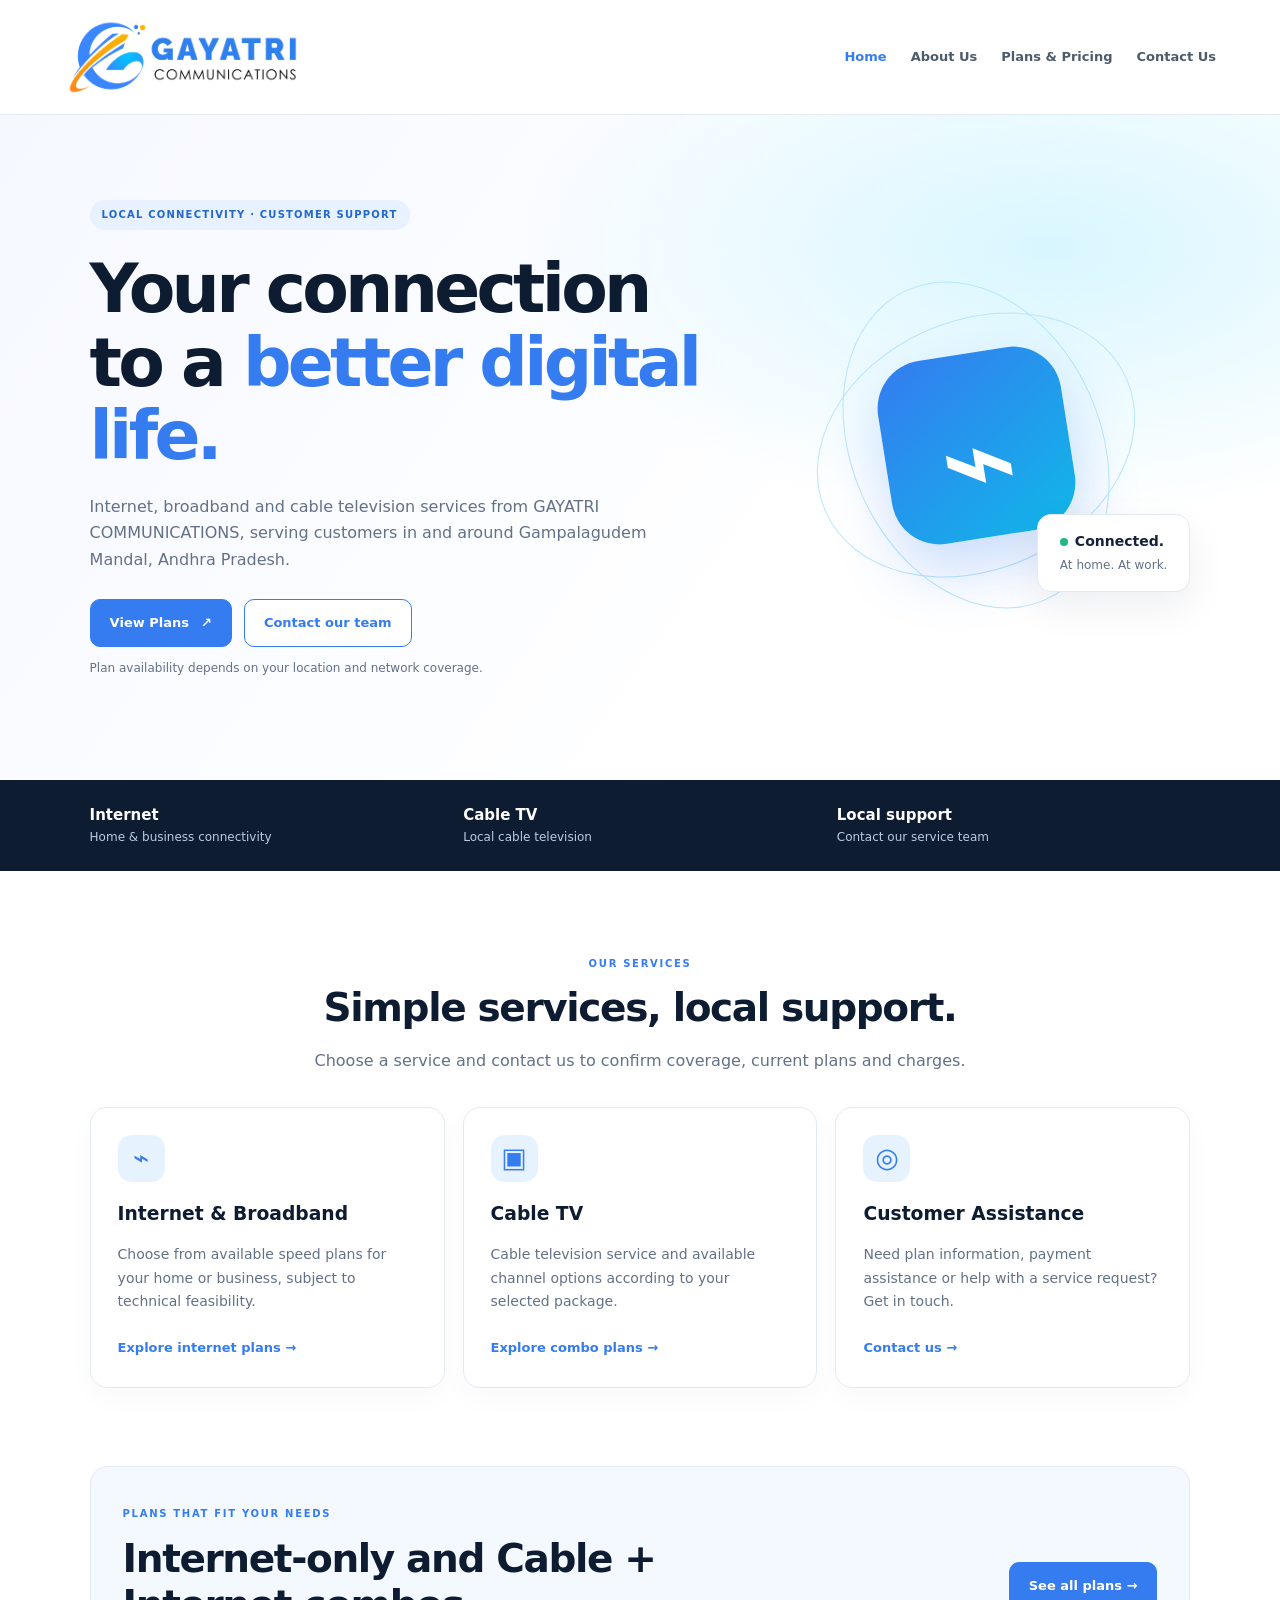
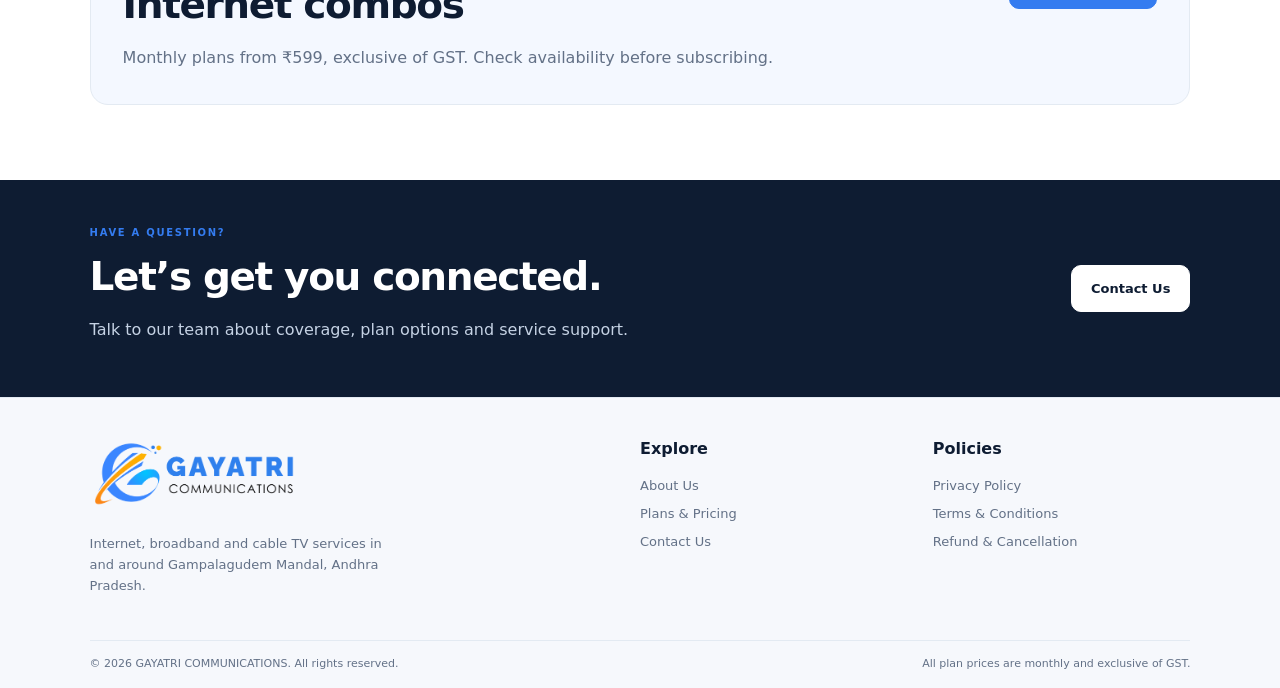
==== index.html @ 08e88072 "Add files via upload" ====
<!doctype html>
<html lang="en"><head><meta charset="utf-8"><meta name="viewport" content="width=device-width,initial-scale=1"><meta name="description" content="GAYATRI COMMUNICATIONS offers internet, broadband and cable TV services in Gampalagudem Mandal, Andhra Pradesh."><title>GAYATRI COMMUNICATIONS | Internet & Cable TV</title><link rel="icon" href="logo-small.png"><link rel="stylesheet" href="styles.css"></head>
<body><header class="header"><a class="brand" href="index.html"><img src="logo.png" alt="GAYATRI COMMUNICATIONS logo"></a><button class="menu" aria-label="Toggle menu" onclick="document.querySelector('.nav').classList.toggle('show')">☰</button><nav class="nav"><a class="active" href="index.html">Home</a><a href="about-us.html">About Us</a><a href="services.html">Plans & Pricing</a><a href="contact-us.html">Contact Us</a></nav></header>
<main><section class="hero"><div class="hero-copy"><span class="pill">LOCAL CONNECTIVITY · CUSTOMER SUPPORT</span><h1>Your connection to a <em>better digital life.</em></h1><p>Internet, broadband and cable television services from GAYATRI COMMUNICATIONS, serving customers in and around Gampalagudem Mandal, Andhra Pradesh.</p><div class="buttons"><a class="btn" href="services.html">View Plans <span>↗</span></a><a class="btn secondary" href="contact-us.html">Contact our team</a></div><p class="small muted">Plan availability depends on your location and network coverage.</p></div><div class="hero-art"><div class="orbit orbit1"></div><div class="orbit orbit2"></div><div class="signal">⌁</div><div class="art-card"><span class="art-dot"></span><b>Connected.</b><br><span>At home. At work.</span></div></div></section>
<section class="trust"><div><b>Internet</b><span>Home & business connectivity</span></div><div><b>Cable TV</b><span>Local cable television</span></div><div><b>Local support</b><span>Contact our service team</span></div></section>
<section class="section"><div class="section-title"><span class="eyebrow">OUR SERVICES</span><h2>Simple services, local support.</h2><p>Choose a service and contact us to confirm coverage, current plans and charges.</p></div><div class="service-grid"><article class="service-card"><div class="service-icon">⌁</div><h3>Internet & Broadband</h3><p>Choose from available speed plans for your home or business, subject to technical feasibility.</p><a href="services.html">Explore internet plans →</a></article><article class="service-card"><div class="service-icon">▣</div><h3>Cable TV</h3><p>Cable television service and available channel options according to your selected package.</p><a href="services.html">Explore combo plans →</a></article><article class="service-card"><div class="service-icon">◎</div><h3>Customer Assistance</h3><p>Need plan information, payment assistance or help with a service request? Get in touch.</p><a href="contact-us.html">Contact us →</a></article></div></section>
<section class="plan-preview"><div><span class="eyebrow">PLANS THAT FIT YOUR NEEDS</span><h2>Internet-only and Cable + Internet combos</h2><p>Monthly plans from ₹599, exclusive of GST. Check availability before subscribing.</p></div><a class="btn" href="services.html">See all plans →</a></section>
<section class="cta"><div><span class="eyebrow">HAVE A QUESTION?</span><h2>Let’s get you connected.</h2><p>Talk to our team about coverage, plan options and service support.</p></div><a class="btn light" href="contact-us.html">Contact Us</a></section></main>
<footer><div class="footer-main"><div class="footer-about"><img src="logo.png" alt="GAYATRI COMMUNICATIONS"><p>Internet, broadband and cable TV services in and around Gampalagudem Mandal, Andhra Pradesh.</p></div><div><h4>Explore</h4><a href="about-us.html">About Us</a><a href="services.html">Plans & Pricing</a><a href="contact-us.html">Contact Us</a></div><div><h4>Policies</h4><a href="privacy-policy.html">Privacy Policy</a><a href="terms-and-conditions.html">Terms & Conditions</a><a href="refund-policy.html">Refund & Cancellation</a></div></div><div class="footer-bottom"><span>© <span id="year"></span> GAYATRI COMMUNICATIONS. All rights reserved.</span><span>All plan prices are monthly and exclusive of GST.</span></div></footer><script src="script.js"></script></body></html>
---- styles.css ----
:root{--blue:#347cf0;--blue2:#11b6e8;--orange:#ff9c18;--ink:#13223a;--muted:#637187;--line:#e3eaf2;--pale:#f4f8ff;--navy:#0e1c32}*{box-sizing:border-box}html{scroll-behavior:smooth}body{margin:0;font-family:Inter,system-ui,-apple-system,"Segoe UI",Arial,sans-serif;color:var(--ink);line-height:1.65;background:#fff}a{color:inherit;text-decoration:none}.header{display:flex;align-items:center;justify-content:space-between;gap:25px;padding:14px max(5vw,20px);border-bottom:1px solid var(--line);background:#fff;position:sticky;top:0;z-index:10}.brand img{width:240px;max-width:35vw;height:auto;display:block}.nav{display:flex;gap:24px;align-items:center;font-size:13px;font-weight:700}.nav a{color:#4e5b6d}.nav a:hover,.nav a.active{color:var(--blue)}.menu{display:none;border:1px solid var(--line);background:white;border-radius:9px;padding:7px 12px;font-size:20px}.hero{display:grid;grid-template-columns:1.2fr .8fr;gap:30px;align-items:center;padding:85px max(7vw,24px) 90px;background:radial-gradient(ellipse at 82% 20%,#d8f6ff 0,transparent 36%),linear-gradient(125deg,#f5f8ff,#fff 65%);overflow:hidden}.hero-copy{max-width:680px}.pill{display:inline-block;background:#e7f1ff;color:#2368ca;border-radius:100px;padding:7px 12px;font-size:10px;font-weight:850;letter-spacing:.12em}.hero h1{font-size:clamp(40px,5.3vw,68px);line-height:1.08;letter-spacing:-.055em;color:var(--navy);margin:22px 0}.hero h1 em{font-style:normal;color:var(--blue)}.hero-copy>p{color:var(--muted);max-width:600px}.buttons{display:flex;gap:12px;flex-wrap:wrap;margin-top:26px}.btn{display:inline-flex;align-items:center;gap:12px;padding:12px 19px;border-radius:10px;background:var(--blue);color:#fff;font-size:13px;font-weight:800;border:1px solid var(--blue)}.btn:hover{filter:brightness(.94)}.btn.secondary{background:white;color:var(--blue)}.small{font-size:12px}.muted{color:var(--muted)}.hero-art{height:330px;position:relative;display:grid;place-items:center}.orbit{position:absolute;border:1px solid #b8e5ff;border-radius:50%;transform:rotate(-24deg)}.orbit1{width:330px;height:250px}.orbit2{width:250px;height:340px}.signal{width:185px;height:185px;border-radius:48px;display:grid;place-items:center;font-size:130px;color:white;background:linear-gradient(145deg,var(--blue),var(--blue2));box-shadow:0 28px 60px #347cf044;transform:rotate(-9deg)}.art-card{position:absolute;bottom:18px;right:0;background:#fff;border:1px solid var(--line);border-radius:14px;padding:15px 22px;box-shadow:0 15px 40px #0e1c3212;font-size:14px}.art-card span:last-child{font-size:12px;color:var(--muted)}.art-dot{display:inline-block;width:8px;height:8px;border-radius:50%;background:#1fb981;margin-right:7px}.trust{display:grid;grid-template-columns:repeat(3,1fr);padding:23px max(7vw,24px);background:var(--navy);color:#fff;gap:20px}.trust div{display:flex;flex-direction:column}.trust b{font-size:15px}.trust span{font-size:12px;color:#bdcbe0}.section{padding:78px max(7vw,24px)}.section-title{text-align:center;max-width:660px;margin:0 auto 32px}.eyebrow{font-size:10px;letter-spacing:.17em;font-weight:900;color:var(--blue)}h2{font-size:clamp(27px,3.4vw,39px);line-height:1.2;letter-spacing:-.035em;color:var(--navy);margin:10px 0}.section-title p,.plan-preview p,.cta p{color:var(--muted)}.service-grid{display:grid;grid-template-columns:repeat(3,1fr);gap:18px}.service-card{padding:27px;border:1px solid var(--line);border-radius:17px;box-shadow:0 10px 30px #0e1c3207}.service-icon{display:grid;place-items:center;width:47px;height:47px;border-radius:14px;background:#e6f3ff;color:var(--blue);font-size:27px}.service-card h3{margin:17px 0 7px;color:var(--navy)}.service-card p{color:var(--muted);font-size:14px}.service-card>a{display:inline-block;color:var(--blue);font-size:13px;font-weight:800;margin-top:10px}.plan-preview{margin:0 max(7vw,24px) 75px;padding:32px;border:1px solid var(--line);border-radius:18px;display:flex;align-items:center;justify-content:space-between;gap:20px;background:var(--pale)}.plan-preview h2{max-width:570px}.plan-preview p{margin-bottom:0}.cta{background:var(--navy);padding:38px max(7vw,24px);display:flex;justify-content:space-between;align-items:center;gap:25px;color:#fff}.cta h2{color:#fff}.cta p{color:#c5d2e4}.btn.light{background:#fff;color:var(--navy);border-color:#fff}footer{background:#f6f8fc;padding:38px max(7vw,24px) 15px;border-top:1px solid var(--line)}.footer-main{display:grid;grid-template-columns:2fr 1fr 1fr;gap:35px;padding-bottom:30px}.footer-about img{width:210px;max-width:100%}.footer-about p{max-width:300px;color:var(--muted);font-size:13px}.footer-main h4{margin:0 0 12px;color:var(--navy)}.footer-main>div:not(:first-child)>a{display:block;font-size:13px;color:var(--muted);margin:7px 0}.footer-bottom{border-top:1px solid var(--line);padding-top:14px;display:flex;justify-content:space-between;gap:15px;color:var(--muted);font-size:11px}.page{max-width:950px;margin:0 auto;padding:55px 24px 85px;min-height:58vh}.page.wide{max-width:1120px}.page-head{text-align:center;margin-bottom:35px}.page-head h1{font-size:clamp(34px,5vw,51px);line-height:1.15;letter-spacing:-.045em;color:var(--navy);margin:10px 0}.page-head p{color:var(--muted)}.prose{max-width:850px}.prose h2{font-size:22px;margin-top:30px}.prose p,.prose li{color:#4c5a6c}.notice{margin:25px 0;padding:16px 18px;border-radius:12px;border:1px solid #f1dfad;background:#fff9e9;color:#725b24;font-size:13px}.contact-layout{display:grid;grid-template-columns:1.1fr .9fr;gap:22px}.contact-card,.contact-side{border:1px solid var(--line);border-radius:17px;padding:27px}.contact-card h2,.contact-side h2{font-size:23px}.contact-card p{color:var(--muted);font-size:14px}.contact-card a{color:var(--blue);font-weight:650}.contact-side{background:var(--pale)}.contact-side p{font-size:14px;color:var(--muted)}.tax-note{display:inline-block!important;background:#fff6e7;color:#815313!important;border:1px solid #f3dfb8;padding:9px 14px;border-radius:9px;font-size:13px}.pricing-grid{display:grid;grid-template-columns:1fr 1fr;gap:22px}.price-panel{border:1px solid var(--line);border-radius:18px;padding:26px;overflow:hidden}.price-panel h2{font-size:26px;margin:4px 0}.price-panel>p{margin-top:0;font-size:13px}.price-panel.featured{border-color:#a8cbff;box-shadow:0 12px 36px #347cf014}.popular{display:inline-block;background:#e8f2ff;color:#2465bf;border-radius:30px;padding:5px 10px;font-size:9px;font-weight:900;letter-spacing:.1em}.price-list{margin-top:20px}.price-row{display:flex;justify-content:space-between;align-items:center;gap:12px;padding:15px 0;border-bottom:1px solid var(--line)}.price-row:last-child{border-bottom:0}.price-row b{display:block;font-size:15px;color:var(--navy)}.price-row small{display:block;color:var(--muted);font-size:11px}.price-row strong{color:#09824b;font-size:21px;white-space:nowrap}.price-row strong span{display:block;text-align:right;font-size:10px;font-weight:500;color:var(--muted)}.offer{margin:25px 0;padding:27px;border-radius:16px;background:var(--pale);border:1px solid var(--line)}.offer h2{font-size:26px}.offer p{color:#4c5a6c}.center{text-align:center;margin-top:30px}@media(max-width:760px){.header{flex-wrap:wrap}.brand img{width:190px;max-width:55vw}.menu{display:block}.nav{display:none;width:100%;flex-direction:column;align-items:flex-start;gap:12px;padding:8px 0}.nav.show{display:flex}.hero{grid-template-columns:1fr;padding-top:58px;padding-bottom:55px}.hero-art{height:240px}.signal{width:140px;height:140px;font-size:100px}.orbit1{width:250px;height:190px}.orbit2{width:190px;height:250px}.trust{padding:20px 24px;grid-template-columns:1fr;gap:13px}.section{padding:55px 22px}.service-grid,.pricing-grid,.contact-layout{grid-template-columns:1fr}.plan-preview,.cta{align-items:flex-start;flex-direction:column}.plan-preview{margin:0 22px 55px;padding:24px}.footer-main{grid-template-columns:1fr 1fr;gap:24px}.footer-about{grid-column:1/-1}.footer-bottom{flex-direction:column;gap:5px}.page{padding:40px 20px 65px}.price-panel{padding:20px}.price-row strong{font-size:19px}}
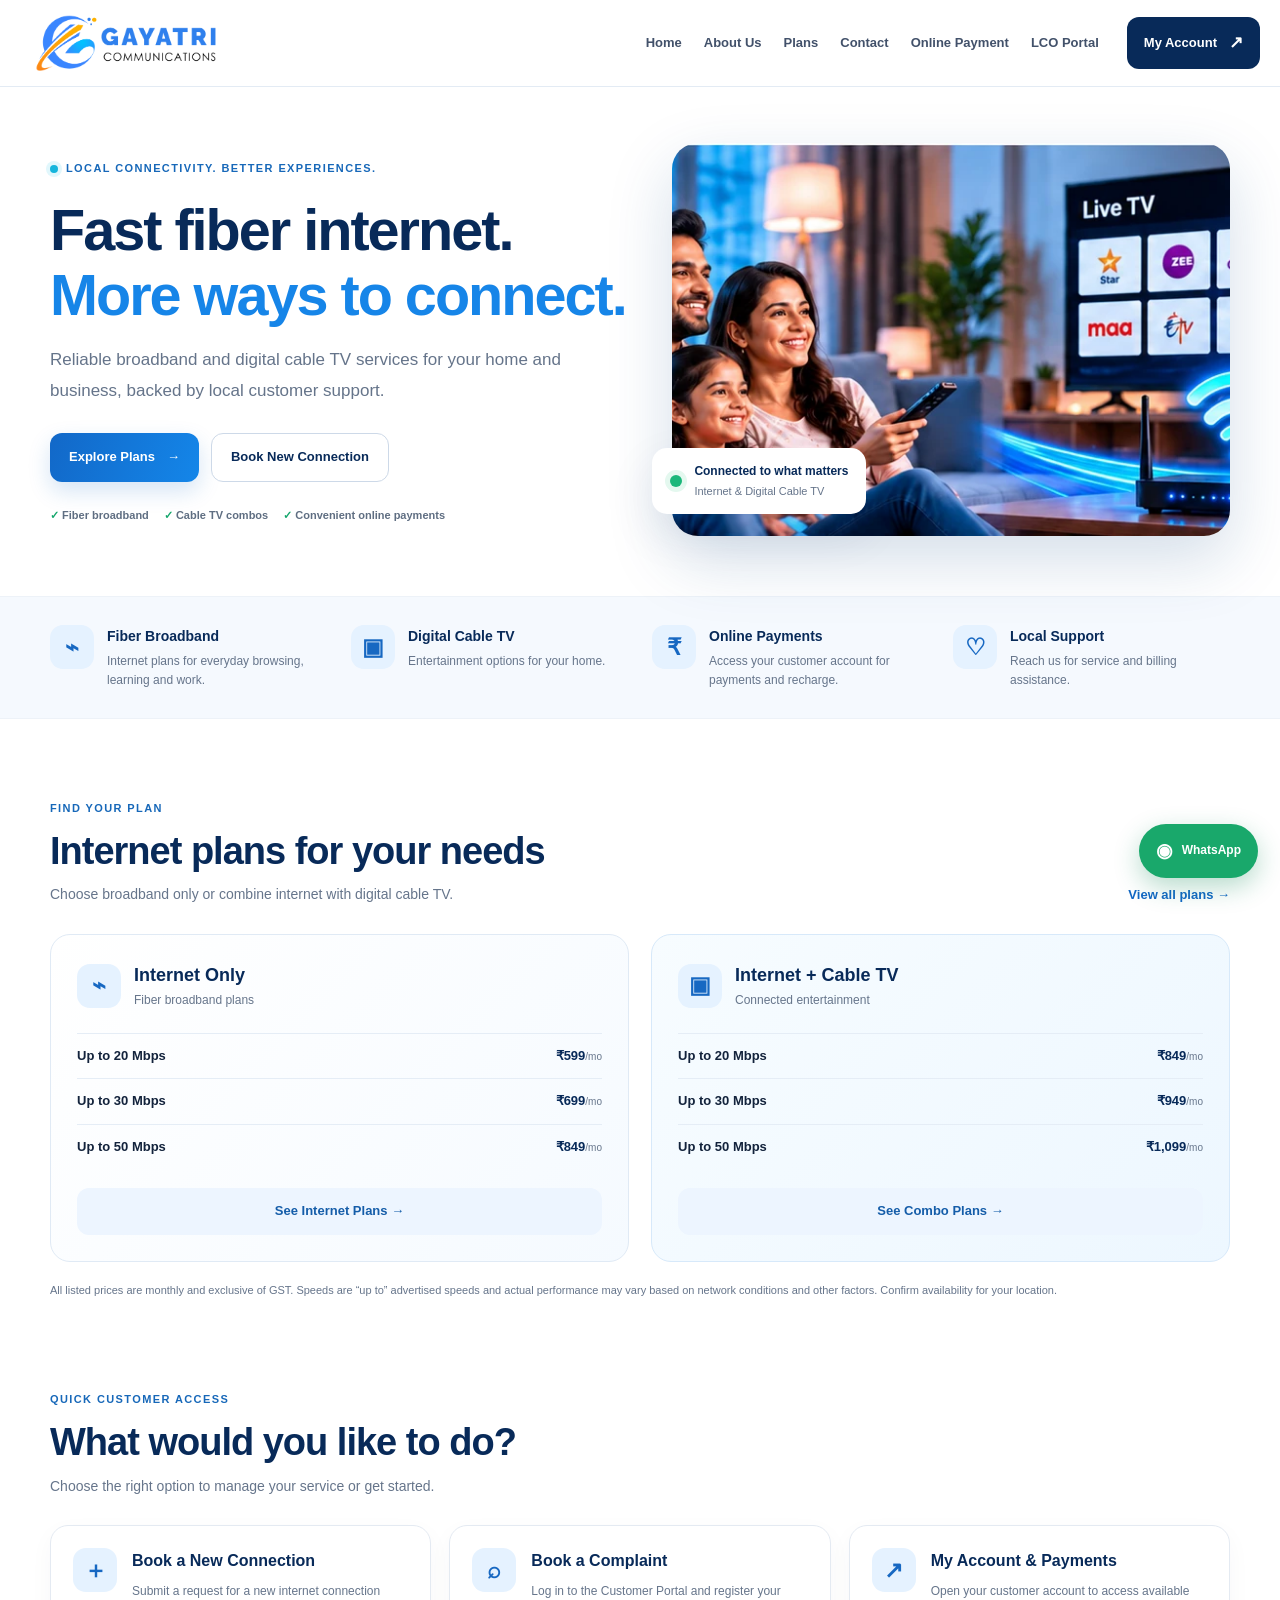
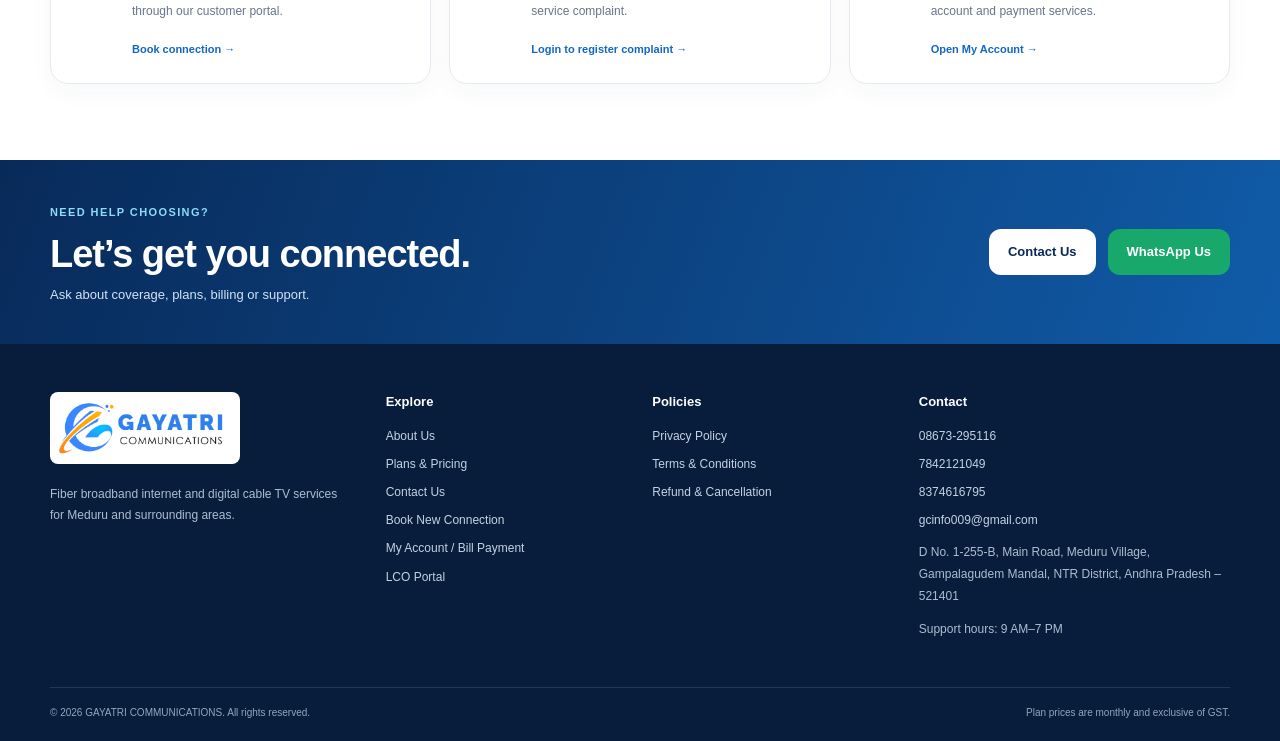
==== commit e43798a9: "Add files via upload" ====
--- a/index.html
+++ b/index.html
@@ -1,9 +1,5 @@
-<!doctype html>
-<html lang="en"><head><meta charset="utf-8"><meta name="viewport" content="width=device-width,initial-scale=1"><meta name="description" content="GAYATRI COMMUNICATIONS offers internet, broadband and cable TV services in Gampalagudem Mandal, Andhra Pradesh."><title>GAYATRI COMMUNICATIONS | Internet & Cable TV</title><link rel="icon" href="logo-small.png"><link rel="stylesheet" href="styles.css"></head>
-<body><header class="header"><a class="brand" href="index.html"><img src="logo.png" alt="GAYATRI COMMUNICATIONS logo"></a><button class="menu" aria-label="Toggle menu" onclick="document.querySelector('.nav').classList.toggle('show')">☰</button><nav class="nav"><a class="active" href="index.html">Home</a><a href="about-us.html">About Us</a><a href="services.html">Plans & Pricing</a><a href="contact-us.html">Contact Us</a></nav></header>
-<main><section class="hero"><div class="hero-copy"><span class="pill">LOCAL CONNECTIVITY · CUSTOMER SUPPORT</span><h1>Your connection to a <em>better digital life.</em></h1><p>Internet, broadband and cable television services from GAYATRI COMMUNICATIONS, serving customers in and around Gampalagudem Mandal, Andhra Pradesh.</p><div class="buttons"><a class="btn" href="services.html">View Plans <span>↗</span></a><a class="btn secondary" href="contact-us.html">Contact our team</a></div><p class="small muted">Plan availability depends on your location and network coverage.</p></div><div class="hero-art"><div class="orbit orbit1"></div><div class="orbit orbit2"></div><div class="signal">⌁</div><div class="art-card"><span class="art-dot"></span><b>Connected.</b><br><span>At home. At work.</span></div></div></section>
-<section class="trust"><div><b>Internet</b><span>Home & business connectivity</span></div><div><b>Cable TV</b><span>Local cable television</span></div><div><b>Local support</b><span>Contact our service team</span></div></section>
-<section class="section"><div class="section-title"><span class="eyebrow">OUR SERVICES</span><h2>Simple services, local support.</h2><p>Choose a service and contact us to confirm coverage, current plans and charges.</p></div><div class="service-grid"><article class="service-card"><div class="service-icon">⌁</div><h3>Internet & Broadband</h3><p>Choose from available speed plans for your home or business, subject to technical feasibility.</p><a href="services.html">Explore internet plans →</a></article><article class="service-card"><div class="service-icon">▣</div><h3>Cable TV</h3><p>Cable television service and available channel options according to your selected package.</p><a href="services.html">Explore combo plans →</a></article><article class="service-card"><div class="service-icon">◎</div><h3>Customer Assistance</h3><p>Need plan information, payment assistance or help with a service request? Get in touch.</p><a href="contact-us.html">Contact us →</a></article></div></section>
-<section class="plan-preview"><div><span class="eyebrow">PLANS THAT FIT YOUR NEEDS</span><h2>Internet-only and Cable + Internet combos</h2><p>Monthly plans from ₹599, exclusive of GST. Check availability before subscribing.</p></div><a class="btn" href="services.html">See all plans →</a></section>
-<section class="cta"><div><span class="eyebrow">HAVE A QUESTION?</span><h2>Let’s get you connected.</h2><p>Talk to our team about coverage, plan options and service support.</p></div><a class="btn light" href="contact-us.html">Contact Us</a></section></main>
-<footer><div class="footer-main"><div class="footer-about"><img src="logo.png" alt="GAYATRI COMMUNICATIONS"><p>Internet, broadband and cable TV services in and around Gampalagudem Mandal, Andhra Pradesh.</p></div><div><h4>Explore</h4><a href="about-us.html">About Us</a><a href="services.html">Plans & Pricing</a><a href="contact-us.html">Contact Us</a></div><div><h4>Policies</h4><a href="privacy-policy.html">Privacy Policy</a><a href="terms-and-conditions.html">Terms & Conditions</a><a href="refund-policy.html">Refund & Cancellation</a></div></div><div class="footer-bottom"><span>© <span id="year"></span> GAYATRI COMMUNICATIONS. All rights reserved.</span><span>All plan prices are monthly and exclusive of GST.</span></div></footer><script src="script.js"></script></body></html>+<!doctype html><html lang="en"><head><meta charset="utf-8"><meta name="viewport" content="width=device-width,initial-scale=1"><meta name="description" content="Explore fiber broadband internet, digital cable TV, monthly plans, online payments and customer support from GAYATRI COMMUNICATIONS in Meduru, Andhra Pradesh."><meta name="theme-color" content="#092b5b"><title>GAYATRI COMMUNICATIONS | Fiber Internet & Digital Cable TV</title><link rel="icon" href="logo-small.png"><link rel="preload" as="image" href="hero-tech.webp" fetchpriority="high"><link rel="stylesheet" href="styles.css"></head><body><header class="site-header"><div class="header-inner"><a class="brand" href="index.html" aria-label="GAYATRI COMMUNICATIONS home"><img src="logo.png" alt="GAYATRI COMMUNICATIONS"></a><button class="menu-toggle" aria-label="Open navigation" aria-expanded="false">☰</button><nav class="site-nav" aria-label="Main navigation"><a href="index.html">Home</a><a href="about-us.html">About Us</a><a href="services.html">Plans</a><a href="contact-us.html">Contact</a><a href="https://myaccount.gcinfo.in" target="_blank" rel="noopener noreferrer">Online Payment</a><a href="https://sms.vdigital.co.in/login" target="_blank" rel="noopener noreferrer">LCO Portal</a></nav><a class="header-cta" href="https://myaccount.gcinfo.in" target="_blank" rel="noopener noreferrer">My Account <span>↗</span></a></div></header><main><section class="hero section-wrap"><div class="hero-copy"><span class="eyebrow"><i></i> LOCAL CONNECTIVITY. BETTER EXPERIENCES.</span><h1>Fast fiber internet.<br><span>More ways to connect.</span></h1><p class="hero-lead">Reliable broadband and digital cable TV services for your home and business, backed by local customer support.</p><div class="hero-buttons"><a class="btn btn-primary" href="services.html">Explore Plans <span>→</span></a><a class="btn btn-outline" href="https://myaccount.gcinfo.in/book-connection" target="_blank" rel="noopener noreferrer">Book New Connection</a></div><div class="hero-trust"><span>✓ Fiber broadband</span><span>✓ Cable TV combos</span><span>✓ Convenient online payments</span></div></div><div class="hero-visual"><img src="hero-tech.webp" alt="Modern router and digital entertainment representing broadband and cable TV" width="716" height="505" fetchpriority="high"><div class="visual-tag"><span class="signal-dot"></span><div><strong>Connected to what matters</strong><small>Internet &amp; Digital Cable TV</small></div></div></div></section>
+<section class="benefit-band"><div class="section-wrap benefit-grid"><article><span class="benefit-icon">⌁</span><div><h3>Fiber Broadband</h3><p>Internet plans for everyday browsing, learning and work.</p></div></article><article><span class="benefit-icon">▣</span><div><h3>Digital Cable TV</h3><p>Entertainment options for your home.</p></div></article><article><span class="benefit-icon">₹</span><div><h3>Online Payments</h3><p>Access your customer account for payments and recharge.</p></div></article><article><span class="benefit-icon">♡</span><div><h3>Local Support</h3><p>Reach us for service and billing assistance.</p></div></article></div></section>
+<section class="section-wrap section-pad"><div class="section-heading"><div><span class="eyebrow">FIND YOUR PLAN</span><h2>Internet plans for your needs</h2><p>Choose broadband only or combine internet with digital cable TV.</p></div><a class="text-link" href="services.html">View all plans <span>→</span></a></div><div class="plan-preview-grid"><section class="plan-preview"><div class="preview-head"><span class="round-icon">⌁</span><div><h3>Internet Only</h3><p>Fiber broadband plans</p></div></div><div class="mini-plans"><div><span>Up to 20 Mbps</span><strong>₹599<small>/mo</small></strong></div><div><span>Up to 30 Mbps</span><strong>₹699<small>/mo</small></strong></div><div><span>Up to 50 Mbps</span><strong>₹849<small>/mo</small></strong></div></div><a class="btn btn-light" href="services.html#internet-plans">See Internet Plans →</a></section><section class="plan-preview combo-preview"><div class="preview-head"><span class="round-icon">▣</span><div><h3>Internet + Cable TV</h3><p>Connected entertainment</p></div></div><div class="mini-plans"><div><span>Up to 20 Mbps</span><strong>₹849<small>/mo</small></strong></div><div><span>Up to 30 Mbps</span><strong>₹949<small>/mo</small></strong></div><div><span>Up to 50 Mbps</span><strong>₹1,099<small>/mo</small></strong></div></div><a class="btn btn-light" href="services.html#combo-plans">See Combo Plans →</a></section></div><p class="pricing-disclaimer">All listed prices are monthly and exclusive of GST. Speeds are “up to” advertised speeds and actual performance may vary based on network conditions and other factors. Confirm availability for your location.</p></section>
+<section class="section-wrap quick-actions-section"><div class="section-heading"><div><span class="eyebrow">QUICK CUSTOMER ACCESS</span><h2>What would you like to do?</h2><p>Choose the right option to manage your service or get started.</p></div></div><div class="action-grid"><a class="action-card" href="https://myaccount.gcinfo.in/book-connection" target="_blank" rel="noopener noreferrer"><span class="action-icon">＋</span><div><h3>Book a New Connection</h3><p>Submit a request for a new internet connection through our customer portal.</p><strong>Book connection →</strong></div></a><a class="action-card" href="https://myaccount.gcinfo.in" target="_blank" rel="noopener noreferrer"><span class="action-icon">⌕</span><div><h3>Book a Complaint</h3><p>Log in to the Customer Portal and register your service complaint.</p><strong>Login to register complaint →</strong></div></a><a class="action-card" href="https://myaccount.gcinfo.in" target="_blank" rel="noopener noreferrer"><span class="action-icon">↗</span><div><h3>My Account &amp; Payments</h3><p>Open your customer account to access available account and payment services.</p><strong>Open My Account →</strong></div></a></div></section>
+<section class="cta-strip"><div class="section-wrap cta-inner"><div><span class="eyebrow">NEED HELP CHOOSING?</span><h2>Let’s get you connected.</h2><p>Ask about coverage, plans, billing or support.</p></div><div class="cta-buttons"><a class="btn btn-white" href="contact-us.html">Contact Us</a><a class="btn btn-whatsapp" href="https://wa.me/918374616795?text=Hello%20GAYATRI%20COMMUNICATIONS%2C%20I%20have%20a%20service%20enquiry." target="_blank" rel="noopener noreferrer">WhatsApp Us</a></div></div></section></main><footer class="site-footer"><div class="footer-grid"><div class="footer-brand"><a href="index.html"><img src="logo.png" alt="GAYATRI COMMUNICATIONS"></a><p>Fiber broadband internet and digital cable TV services for Meduru and surrounding areas.</p></div><div><h3>Explore</h3><a href="about-us.html">About Us</a><a href="services.html">Plans & Pricing</a><a href="contact-us.html">Contact Us</a><a href="https://myaccount.gcinfo.in/book-connection" target="_blank" rel="noopener noreferrer">Book New Connection</a><a href="https://myaccount.gcinfo.in" target="_blank" rel="noopener noreferrer">My Account / Bill Payment</a><a href="https://sms.vdigital.co.in/login" target="_blank" rel="noopener noreferrer">LCO Portal</a></div><div><h3>Policies</h3><a href="privacy-policy.html">Privacy Policy</a><a href="terms-and-conditions.html">Terms &amp; Conditions</a><a href="refund-policy.html">Refund &amp; Cancellation</a></div><div><h3>Contact</h3><a href="tel:08673295116">08673-295116</a><a href="tel:7842121049">7842121049</a><a href="tel:8374616795">8374616795</a><a href="mailto:gcinfo009@gmail.com">gcinfo009@gmail.com</a><p>D No. 1-255-B, Main Road, Meduru Village, Gampalagudem Mandal, NTR District, Andhra Pradesh – 521401</p><p>Support hours: 9 AM–7 PM</p></div></div><div class="footer-bottom"><span>© <span id="year"></span> GAYATRI COMMUNICATIONS. All rights reserved.</span><span>Plan prices are monthly and exclusive of GST.</span></div></footer><a class="floating-wa" href="https://wa.me/918374616795?text=Hello%20GAYATRI%20COMMUNICATIONS%2C%20I%20need%20assistance." target="_blank" rel="noopener noreferrer" aria-label="Chat with GAYATRI COMMUNICATIONS on WhatsApp"><span aria-hidden="true">◉</span><b>WhatsApp</b></a><script src="script.js" defer></script></body></html>
--- a/styles.css
+++ b/styles.css
@@ -1 +1,3 @@
-:root{--blue:#347cf0;--blue2:#11b6e8;--orange:#ff9c18;--ink:#13223a;--muted:#637187;--line:#e3eaf2;--pale:#f4f8ff;--navy:#0e1c32}*{box-sizing:border-box}html{scroll-behavior:smooth}body{margin:0;font-family:Inter,system-ui,-apple-system,"Segoe UI",Arial,sans-serif;color:var(--ink);line-height:1.65;background:#fff}a{color:inherit;text-decoration:none}.header{display:flex;align-items:center;justify-content:space-between;gap:25px;padding:14px max(5vw,20px);border-bottom:1px solid var(--line);background:#fff;position:sticky;top:0;z-index:10}.brand img{width:240px;max-width:35vw;height:auto;display:block}.nav{display:flex;gap:24px;align-items:center;font-size:13px;font-weight:700}.nav a{color:#4e5b6d}.nav a:hover,.nav a.active{color:var(--blue)}.menu{display:none;border:1px solid var(--line);background:white;border-radius:9px;padding:7px 12px;font-size:20px}.hero{display:grid;grid-template-columns:1.2fr .8fr;gap:30px;align-items:center;padding:85px max(7vw,24px) 90px;background:radial-gradient(ellipse at 82% 20%,#d8f6ff 0,transparent 36%),linear-gradient(125deg,#f5f8ff,#fff 65%);overflow:hidden}.hero-copy{max-width:680px}.pill{display:inline-block;background:#e7f1ff;color:#2368ca;border-radius:100px;padding:7px 12px;font-size:10px;font-weight:850;letter-spacing:.12em}.hero h1{font-size:clamp(40px,5.3vw,68px);line-height:1.08;letter-spacing:-.055em;color:var(--navy);margin:22px 0}.hero h1 em{font-style:normal;color:var(--blue)}.hero-copy>p{color:var(--muted);max-width:600px}.buttons{display:flex;gap:12px;flex-wrap:wrap;margin-top:26px}.btn{display:inline-flex;align-items:center;gap:12px;padding:12px 19px;border-radius:10px;background:var(--blue);color:#fff;font-size:13px;font-weight:800;border:1px solid var(--blue)}.btn:hover{filter:brightness(.94)}.btn.secondary{background:white;color:var(--blue)}.small{font-size:12px}.muted{color:var(--muted)}.hero-art{height:330px;position:relative;display:grid;place-items:center}.orbit{position:absolute;border:1px solid #b8e5ff;border-radius:50%;transform:rotate(-24deg)}.orbit1{width:330px;height:250px}.orbit2{width:250px;height:340px}.signal{width:185px;height:185px;border-radius:48px;display:grid;place-items:center;font-size:130px;color:white;background:linear-gradient(145deg,var(--blue),var(--blue2));box-shadow:0 28px 60px #347cf044;transform:rotate(-9deg)}.art-card{position:absolute;bottom:18px;right:0;background:#fff;border:1px solid var(--line);border-radius:14px;padding:15px 22px;box-shadow:0 15px 40px #0e1c3212;font-size:14px}.art-card span:last-child{font-size:12px;color:var(--muted)}.art-dot{display:inline-block;width:8px;height:8px;border-radius:50%;background:#1fb981;margin-right:7px}.trust{display:grid;grid-template-columns:repeat(3,1fr);padding:23px max(7vw,24px);background:var(--navy);color:#fff;gap:20px}.trust div{display:flex;flex-direction:column}.trust b{font-size:15px}.trust span{font-size:12px;color:#bdcbe0}.section{padding:78px max(7vw,24px)}.section-title{text-align:center;max-width:660px;margin:0 auto 32px}.eyebrow{font-size:10px;letter-spacing:.17em;font-weight:900;color:var(--blue)}h2{font-size:clamp(27px,3.4vw,39px);line-height:1.2;letter-spacing:-.035em;color:var(--navy);margin:10px 0}.section-title p,.plan-preview p,.cta p{color:var(--muted)}.service-grid{display:grid;grid-template-columns:repeat(3,1fr);gap:18px}.service-card{padding:27px;border:1px solid var(--line);border-radius:17px;box-shadow:0 10px 30px #0e1c3207}.service-icon{display:grid;place-items:center;width:47px;height:47px;border-radius:14px;background:#e6f3ff;color:var(--blue);font-size:27px}.service-card h3{margin:17px 0 7px;color:var(--navy)}.service-card p{color:var(--muted);font-size:14px}.service-card>a{display:inline-block;color:var(--blue);font-size:13px;font-weight:800;margin-top:10px}.plan-preview{margin:0 max(7vw,24px) 75px;padding:32px;border:1px solid var(--line);border-radius:18px;display:flex;align-items:center;justify-content:space-between;gap:20px;background:var(--pale)}.plan-preview h2{max-width:570px}.plan-preview p{margin-bottom:0}.cta{background:var(--navy);padding:38px max(7vw,24px);display:flex;justify-content:space-between;align-items:center;gap:25px;color:#fff}.cta h2{color:#fff}.cta p{color:#c5d2e4}.btn.light{background:#fff;color:var(--navy);border-color:#fff}footer{background:#f6f8fc;padding:38px max(7vw,24px) 15px;border-top:1px solid var(--line)}.footer-main{display:grid;grid-template-columns:2fr 1fr 1fr;gap:35px;padding-bottom:30px}.footer-about img{width:210px;max-width:100%}.footer-about p{max-width:300px;color:var(--muted);font-size:13px}.footer-main h4{margin:0 0 12px;color:var(--navy)}.footer-main>div:not(:first-child)>a{display:block;font-size:13px;color:var(--muted);margin:7px 0}.footer-bottom{border-top:1px solid var(--line);padding-top:14px;display:flex;justify-content:space-between;gap:15px;color:var(--muted);font-size:11px}.page{max-width:950px;margin:0 auto;padding:55px 24px 85px;min-height:58vh}.page.wide{max-width:1120px}.page-head{text-align:center;margin-bottom:35px}.page-head h1{font-size:clamp(34px,5vw,51px);line-height:1.15;letter-spacing:-.045em;color:var(--navy);margin:10px 0}.page-head p{color:var(--muted)}.prose{max-width:850px}.prose h2{font-size:22px;margin-top:30px}.prose p,.prose li{color:#4c5a6c}.notice{margin:25px 0;padding:16px 18px;border-radius:12px;border:1px solid #f1dfad;background:#fff9e9;color:#725b24;font-size:13px}.contact-layout{display:grid;grid-template-columns:1.1fr .9fr;gap:22px}.contact-card,.contact-side{border:1px solid var(--line);border-radius:17px;padding:27px}.contact-card h2,.contact-side h2{font-size:23px}.contact-card p{color:var(--muted);font-size:14px}.contact-card a{color:var(--blue);font-weight:650}.contact-side{background:var(--pale)}.contact-side p{font-size:14px;color:var(--muted)}.tax-note{display:inline-block!important;background:#fff6e7;color:#815313!important;border:1px solid #f3dfb8;padding:9px 14px;border-radius:9px;font-size:13px}.pricing-grid{display:grid;grid-template-columns:1fr 1fr;gap:22px}.price-panel{border:1px solid var(--line);border-radius:18px;padding:26px;overflow:hidden}.price-panel h2{font-size:26px;margin:4px 0}.price-panel>p{margin-top:0;font-size:13px}.price-panel.featured{border-color:#a8cbff;box-shadow:0 12px 36px #347cf014}.popular{display:inline-block;background:#e8f2ff;color:#2465bf;border-radius:30px;padding:5px 10px;font-size:9px;font-weight:900;letter-spacing:.1em}.price-list{margin-top:20px}.price-row{display:flex;justify-content:space-between;align-items:center;gap:12px;padding:15px 0;border-bottom:1px solid var(--line)}.price-row:last-child{border-bottom:0}.price-row b{display:block;font-size:15px;color:var(--navy)}.price-row small{display:block;color:var(--muted);font-size:11px}.price-row strong{color:#09824b;font-size:21px;white-space:nowrap}.price-row strong span{display:block;text-align:right;font-size:10px;font-weight:500;color:var(--muted)}.offer{margin:25px 0;padding:27px;border-radius:16px;background:var(--pale);border:1px solid var(--line)}.offer h2{font-size:26px}.offer p{color:#4c5a6c}.center{text-align:center;margin-top:30px}@media(max-width:760px){.header{flex-wrap:wrap}.brand img{width:190px;max-width:55vw}.menu{display:block}.nav{display:none;width:100%;flex-direction:column;align-items:flex-start;gap:12px;padding:8px 0}.nav.show{display:flex}.hero{grid-template-columns:1fr;padding-top:58px;padding-bottom:55px}.hero-art{height:240px}.signal{width:140px;height:140px;font-size:100px}.orbit1{width:250px;height:190px}.orbit2{width:190px;height:250px}.trust{padding:20px 24px;grid-template-columns:1fr;gap:13px}.section{padding:55px 22px}.service-grid,.pricing-grid,.contact-layout{grid-template-columns:1fr}.plan-preview,.cta{align-items:flex-start;flex-direction:column}.plan-preview{margin:0 22px 55px;padding:24px}.footer-main{grid-template-columns:1fr 1fr;gap:24px}.footer-about{grid-column:1/-1}.footer-bottom{flex-direction:column;gap:5px}.page{padding:40px 20px 65px}.price-panel{padding:20px}.price-row strong{font-size:19px}}+:root{--navy:#082a59;--blue:#1267c5;--blue2:#1685e8;--cyan:#39c3ec;--ink:#13233c;--muted:#66758b;--line:#e4eaf2;--pale:#f4f8fd;--green:#159b68;--radius:22px;--shadow:0 18px 48px rgba(11,46,91,.09)}*{box-sizing:border-box}html{scroll-behavior:smooth;scroll-padding-top:100px}body{margin:0;color:var(--ink);font-family:Arial,'Segoe UI',sans-serif;line-height:1.6;background:#fff}a{color:inherit;text-decoration:none}img{max-width:100%;height:auto}button,input,select,textarea{font:inherit}.section-wrap{width:min(1180px,calc(100% - 40px));margin-inline:auto}.site-header{position:sticky;top:0;z-index:50;background:rgba(255,255,255,.96);border-bottom:1px solid rgba(220,230,242,.8);backdrop-filter:blur(14px)}.header-inner{max-width:1240px;width:calc(100% - 40px);min-height:86px;margin:auto;display:flex;align-items:center;gap:28px}.brand{display:flex;align-items:center;flex-shrink:0}.brand img{width:214px;max-height:68px;object-fit:contain}.site-nav{display:flex;align-items:center;justify-content:center;gap:22px;margin-left:auto}.site-nav a{font-size:13px;font-weight:700;color:#42516a;white-space:nowrap;transition:color .2s}.site-nav a:hover,.site-nav a:focus{color:var(--blue)}.header-cta{display:inline-flex;align-items:center;gap:12px;background:var(--navy);color:#fff;padding:12px 17px;border-radius:12px;font-size:13px;font-weight:700;white-space:nowrap}.header-cta span{font-size:17px}.menu-toggle{display:none;background:#eef4fb;border:0;border-radius:10px;padding:8px 12px;font-size:23px;color:var(--navy)}.hero{display:grid;grid-template-columns:1.02fr .98fr;gap:42px;align-items:center;padding-top:56px;padding-bottom:60px}.eyebrow{display:inline-flex;align-items:center;gap:8px;color:#1768b9;font-size:11px;font-weight:800;letter-spacing:1.4px;text-transform:uppercase}.eyebrow i{width:8px;height:8px;border-radius:50%;background:#16b5dc;box-shadow:0 0 0 4px #e1f7fc}.hero h1,.page-hero h1{font-family:Arial,'Segoe UI',sans-serif;font-size:clamp(38px,4.5vw,60px);line-height:1.12;letter-spacing:-2px;color:var(--navy);margin:18px 0}.hero h1 span{color:var(--blue2)}.hero-lead{font-size:17px;max-width:570px;color:#65748a;line-height:1.8}.hero-buttons,.cta-buttons,.form-buttons{display:flex;flex-wrap:wrap;gap:12px;margin-top:27px}.btn{border:0;display:inline-flex;align-items:center;justify-content:center;gap:12px;padding:13px 19px;border-radius:12px;font-size:13px;font-weight:800;cursor:pointer;transition:transform .2s,box-shadow .2s}.btn:hover{transform:translateY(-2px)}.btn-primary{background:linear-gradient(110deg,#1268c8,#1486e9);color:white;box-shadow:0 9px 22px rgba(18,103,197,.18)}.btn-outline{border:1px solid #cdd9e8;color:var(--navy);background:white}.btn-light{background:#edf5ff;color:#155da9;width:100%;margin-top:18px}.btn-white{background:#fff;color:var(--navy)}.btn-whatsapp{background:#19a86b;color:#fff}.hero-trust{display:flex;flex-wrap:wrap;gap:15px;margin-top:25px;color:#5f6e82;font-size:11px;font-weight:700}.hero-trust span::first-letter{color:#13a66b}.hero-visual{position:relative;min-width:0}.hero-visual>img{display:block;width:100%;aspect-ratio:716/505;object-fit:cover;border-radius:26px;box-shadow:0 24px 65px rgba(14,73,133,.18)}.visual-tag{position:absolute;left:-20px;bottom:22px;display:flex;align-items:center;gap:12px;background:white;padding:14px 18px;border-radius:15px;box-shadow:var(--shadow)}.visual-tag strong,.visual-tag small{display:block}.visual-tag strong{font-size:12px;color:var(--navy)}.visual-tag small{font-size:11px;color:var(--muted);margin-top:2px}.signal-dot{width:12px;height:12px;background:#1bb77a;border-radius:50%;box-shadow:0 0 0 5px #e4f8ef}.benefit-band{background:#f5f9fe;border-top:1px solid #edf2f8;border-bottom:1px solid #edf2f8}.benefit-grid{display:grid;grid-template-columns:repeat(4,1fr);gap:24px;padding-top:28px;padding-bottom:28px}.benefit-grid article{display:flex;align-items:flex-start;gap:13px}.benefit-icon,.round-icon,.action-icon{display:grid;place-items:center;flex-shrink:0;width:44px;height:44px;border-radius:13px;background:#e5f2ff;color:#1768c2;font-size:23px;font-weight:700}.benefit-grid h3{font-size:14px;margin:0 0 4px;color:var(--navy)}.benefit-grid p{font-size:12px;color:var(--muted);line-height:1.6;margin:0}.section-pad{padding-top:75px;padding-bottom:75px}.section-heading{display:flex;align-items:end;justify-content:space-between;gap:20px;margin-bottom:28px}.section-heading h2,.cta-inner h2,.page-bottom-cta h2{font-family:Arial,'Segoe UI',sans-serif;color:var(--navy);font-size:clamp(27px,3vw,38px);line-height:1.2;letter-spacing:-1px;margin:9px 0}.section-heading p{margin:0;color:var(--muted);font-size:14px}.text-link{color:var(--blue);font-size:13px;font-weight:800;white-space:nowrap}.plan-preview-grid{display:grid;grid-template-columns:1fr 1fr;gap:22px}.plan-preview{border:1px solid #e0eaf5;border-radius:20px;padding:26px;background:linear-gradient(135deg,#fff,#f5faff)}.combo-preview{background:linear-gradient(135deg,#f7fcff,#edf7ff);border-color:#d7e9fa}.preview-head{display:flex;gap:13px;align-items:center;margin-bottom:22px}.preview-head h3{font-size:18px;margin:0;color:var(--navy)}.preview-head p{margin:2px 0 0;color:var(--muted);font-size:12px}.mini-plans{display:grid;gap:0}.mini-plans>div{display:flex;justify-content:space-between;align-items:center;padding:12px 0;border-top:1px solid #e5edf6;font-size:13px}.mini-plans>div span{font-weight:700}.mini-plans strong{color:var(--navy)}.mini-plans small{font-size:10px;font-weight:500;color:var(--muted)}.pricing-disclaimer{font-size:11px;color:var(--muted);margin-top:20px}.quick-actions-section{padding-bottom:76px}.action-grid{display:grid;grid-template-columns:repeat(3,1fr);gap:18px}.action-card{display:flex;gap:15px;border:1px solid var(--line);border-radius:18px;padding:22px;box-shadow:0 8px 24px rgba(9,47,93,.035);transition:transform .2s,border-color .2s}.action-card:hover{transform:translateY(-3px);border-color:#b9d8f7}.action-card h3{font-size:16px;color:var(--navy);margin:0 0 7px}.action-card p{font-size:12px;color:var(--muted);margin:0 0 14px;line-height:1.7}.action-card strong{font-size:11px;color:var(--blue)}.cta-strip{background:linear-gradient(110deg,#082a59,#105ba8);color:white}.cta-inner{display:flex;align-items:center;justify-content:space-between;gap:24px;padding-top:38px;padding-bottom:38px}.cta-inner .eyebrow{color:#8bdcf8}.cta-inner h2{color:white;margin:8px 0}.cta-inner p{margin:0;color:#d2e4f7;font-size:13px}.cta-buttons{margin:0}.site-footer{background:#071d3b;color:#d4dfef}.footer-grid{max-width:1180px;width:calc(100% - 40px);margin:auto;display:grid;grid-template-columns:1.3fr 1fr 1fr 1.35fr;gap:36px;padding:48px 0 34px}.footer-brand img{width:190px;max-height:72px;object-fit:contain;object-position:left center;background:#fff;border-radius:8px;padding:5px}.footer-brand p,.footer-grid p{font-size:12px;line-height:1.8;color:#aebed2}.footer-grid h3{font-size:13px;color:#fff;margin:0 0 14px}.footer-grid>div:not(:first-child)>a{display:block;font-size:12px;color:#c4d3e5;margin:9px 0}.footer-grid a:hover{color:#fff}.footer-bottom{border-top:1px solid rgba(255,255,255,.12);max-width:1180px;width:calc(100% - 40px);margin:auto;padding:17px 0 20px;display:flex;justify-content:space-between;gap:15px;color:#91a6c1;font-size:10px}.floating-wa{position:fixed;z-index:45;right:22px;bottom:22px;display:flex;align-items:center;gap:9px;background:#19a86b;color:#fff;border-radius:999px;padding:12px 17px;box-shadow:0 9px 26px rgba(17,135,85,.3);font-size:12px;font-weight:800}.floating-wa span{font-size:19px}.page-hero{padding-top:60px;padding-bottom:28px}.page-hero h1{font-size:clamp(34px,4vw,48px);margin:12px 0}.page-hero p{max-width:700px;color:var(--muted);margin:0;font-size:15px}.tax-pill{display:inline-block;margin-top:20px;background:#e8f4ff;color:#165da5;border:1px solid #d1e8fc;padding:9px 14px;border-radius:999px;font-size:12px;font-weight:800}.plan-list-section{padding-top:20px}.full-plan-grid{display:grid;grid-template-columns:repeat(3,1fr);gap:18px}.plan-card{border:1px solid #e1eaf5;border-radius:18px;padding:22px;background:white;box-shadow:0 8px 28px rgba(7,48,94,.045)}.plan-speed{font-size:15px;font-weight:800;color:var(--navy)}.plan-price{font-family:Arial,'Segoe UI',sans-serif;font-size:34px;font-weight:800;color:var(--blue);letter-spacing:-1px;margin-top:10px}.plan-period{font-size:11px;color:var(--muted)}.plan-tax{display:inline-block;background:#edf8f2;color:#16744e;font-size:10px;font-weight:800;padding:5px 9px;border-radius:6px;margin-top:10px}.plan-kind{font-size:11px;color:var(--muted);margin-top:12px}.plan-card>a{display:flex;justify-content:space-between;align-items:center;margin-top:18px;padding-top:14px;border-top:1px solid var(--line);font-size:12px;font-weight:800;color:var(--blue)}.combo-plan-section{background:#f4f9ff}.offer-box{margin-top:45px;margin-bottom:30px;border:1px solid #dceafa;background:#f8fbff;border-radius:20px;padding:28px}.offer-box h2{color:var(--navy);margin:8px 0}.offer-box p{margin:7px 0;font-size:14px}.offer-box small{display:block;color:var(--muted);font-size:11px;margin-top:15px}.page-bottom-cta{text-align:center;padding-top:30px;padding-bottom:75px}.page-bottom-cta p{color:var(--muted)}.prose-page{max-width:920px;padding-top:24px;padding-bottom:75px;font-size:15px;color:#394b63}.prose-page h2{font-family:Arial,'Segoe UI',sans-serif;color:var(--navy);font-size:22px;margin:30px 0 9px}.prose-page h3{color:var(--navy)}.prose-page p{line-height:1.85}.prose-page li{margin:7px 0}.prose-page a{color:var(--blue);text-decoration:underline;text-underline-offset:3px}.policy-head{padding-bottom:10px}.policy-content{margin-top:0}.contact-layout{display:grid;grid-template-columns:.85fr 1.15fr;gap:28px;padding-top:18px;padding-bottom:80px;align-items:start}.contact-info,.contact-form{border:1px solid var(--line);border-radius:22px;padding:28px;box-shadow:0 10px 35px rgba(9,47,93,.045)}.contact-info{background:#f7faff}.contact-info h2,.contact-form h2{font-family:Arial,'Segoe UI',sans-serif;color:var(--navy);font-size:24px;margin:10px 0}.contact-info>p,.contact-form>p{font-size:13px;color:var(--muted);line-height:1.8}.contact-detail{display:flex;gap:13px;margin:21px 0}.contact-detail>span{display:grid;place-items:center;flex-shrink:0;width:38px;height:38px;background:#e4f1ff;border-radius:11px;color:var(--blue);font-size:18px}.contact-detail b,.contact-detail a,.contact-detail p{display:block;font-size:12px}.contact-detail b{color:var(--navy);margin-bottom:4px}.contact-detail a{color:#1a68b8;margin:3px 0}.contact-detail p{margin:0;color:var(--muted);line-height:1.7}.contact-whatsapp{margin-top:8px}.contact-form label{display:block;font-size:12px;font-weight:800;color:var(--navy);margin:15px 0 6px}.contact-form input,.contact-form select,.contact-form textarea{width:100%;border:1px solid #d8e2ef;border-radius:10px;background:#fff;padding:12px 13px;outline:none;color:var(--ink);font-size:13px}.contact-form input:focus,.contact-form select:focus,.contact-form textarea:focus{border-color:#5ca4e7;box-shadow:0 0 0 3px #e8f4ff}.contact-form textarea{resize:vertical}.form-buttons{margin-top:18px}.form-buttons .btn{flex:1}.form-note,.form-status{font-size:11px!important;color:var(--muted)}.form-status{color:#1267c5!important;min-height:1em}.small{font-size:11px;color:var(--muted)}
+@media(max-width:1050px){.header-inner{gap:14px}.brand img{width:170px}.site-nav{gap:13px}.site-nav a{font-size:12px}.header-cta{padding:11px 12px}.hero{gap:25px}.footer-grid{gap:24px}}@media(max-width:820px){.header-inner{min-height:74px;flex-wrap:wrap;justify-content:space-between;padding:8px 0;position:relative}.brand img{width:174px;max-height:56px}.menu-toggle{display:block;margin-left:auto}.header-cta{font-size:12px;padding:10px 12px}.site-nav{display:none;order:4;width:100%;margin:0;padding:12px 0 16px;flex-direction:column;align-items:stretch;gap:0}.site-nav.open{display:flex}.site-nav a{padding:11px 8px;border-top:1px solid #edf1f7;font-size:14px}.hero{grid-template-columns:1fr;padding-top:40px;padding-bottom:42px}.hero-copy{max-width:690px}.hero-visual{max-width:680px;margin:0 auto;width:100%}.visual-tag{left:12px;bottom:12px}.benefit-grid{grid-template-columns:repeat(2,1fr)}.action-grid{grid-template-columns:1fr}.footer-grid{grid-template-columns:repeat(2,1fr)}.contact-layout{grid-template-columns:1fr}.full-plan-grid{grid-template-columns:repeat(2,1fr)}.cta-inner{align-items:flex-start;flex-direction:column}.section-pad{padding-top:56px;padding-bottom:56px}}@media(max-width:520px){.section-wrap{width:calc(100% - 30px)}.header-inner{width:calc(100% - 28px);gap:8px}.brand img{width:142px}.header-cta{font-size:11px;padding:9px 10px}.hero{padding-top:31px}.hero h1{font-size:38px;letter-spacing:-1.3px}.hero-lead{font-size:15px}.hero-buttons .btn{width:100%}.hero-trust{gap:9px;display:grid;grid-template-columns:1fr 1fr}.hero-visual>img{border-radius:17px}.visual-tag{padding:10px 12px}.visual-tag strong{font-size:10px}.visual-tag small{font-size:9px}.benefit-grid{grid-template-columns:1fr;gap:18px}.section-heading{align-items:flex-start;flex-direction:column}.plan-preview-grid{grid-template-columns:1fr}.plan-preview{padding:20px}.footer-grid{grid-template-columns:1fr;gap:22px;padding-top:35px}.footer-bottom{flex-direction:column;gap:5px}.full-plan-grid{grid-template-columns:1fr}.plan-card{padding:20px}.page-hero{padding-top:42px}.page-hero h1{font-size:35px;letter-spacing:-1px}.contact-info,.contact-form{padding:21px}.form-buttons{flex-direction:column}.floating-wa{right:12px;bottom:12px;padding:11px 14px}.floating-wa b{display:none}.prose-page{font-size:14px}.prose-page h2{font-size:20px}.cta-buttons{width:100%}.cta-buttons .btn{flex:1}}
+@media(prefers-reduced-motion:reduce){html{scroll-behavior:auto}*,*::before,*::after{transition:none!important;animation:none!important}}
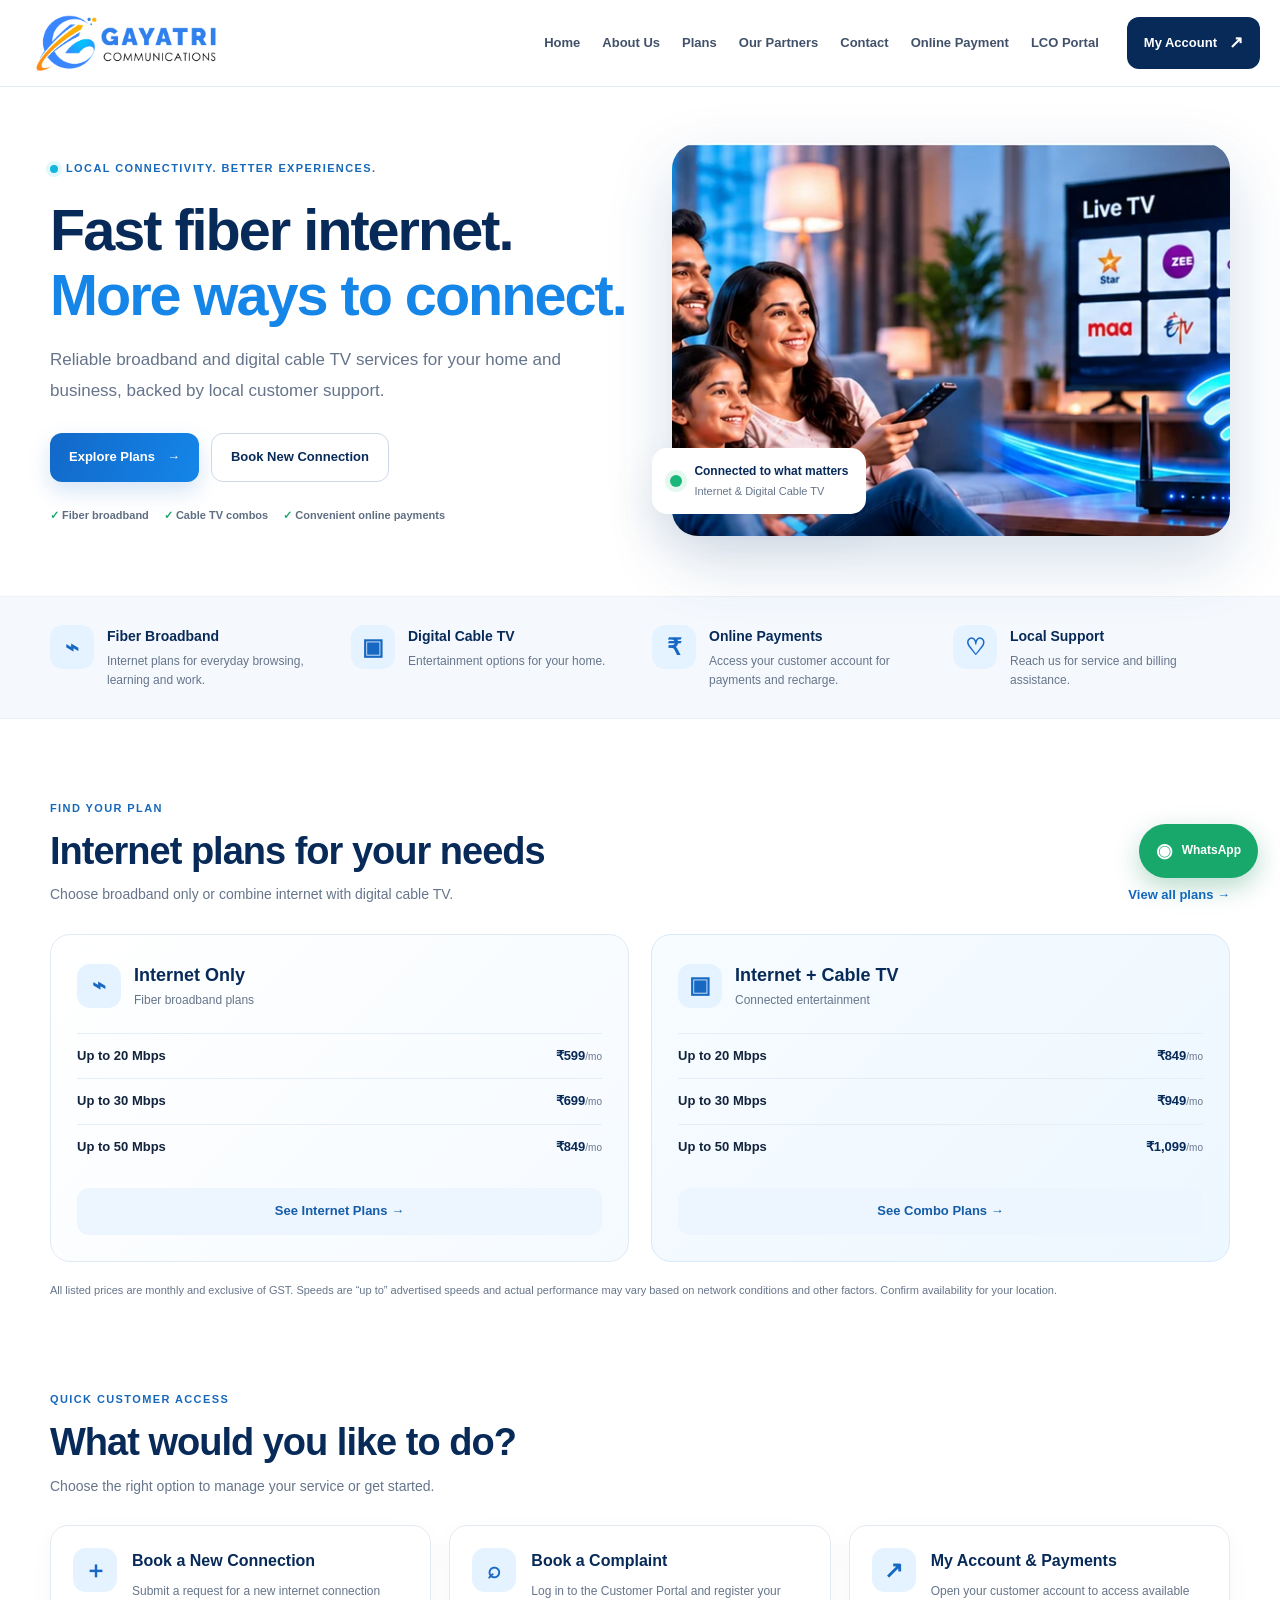
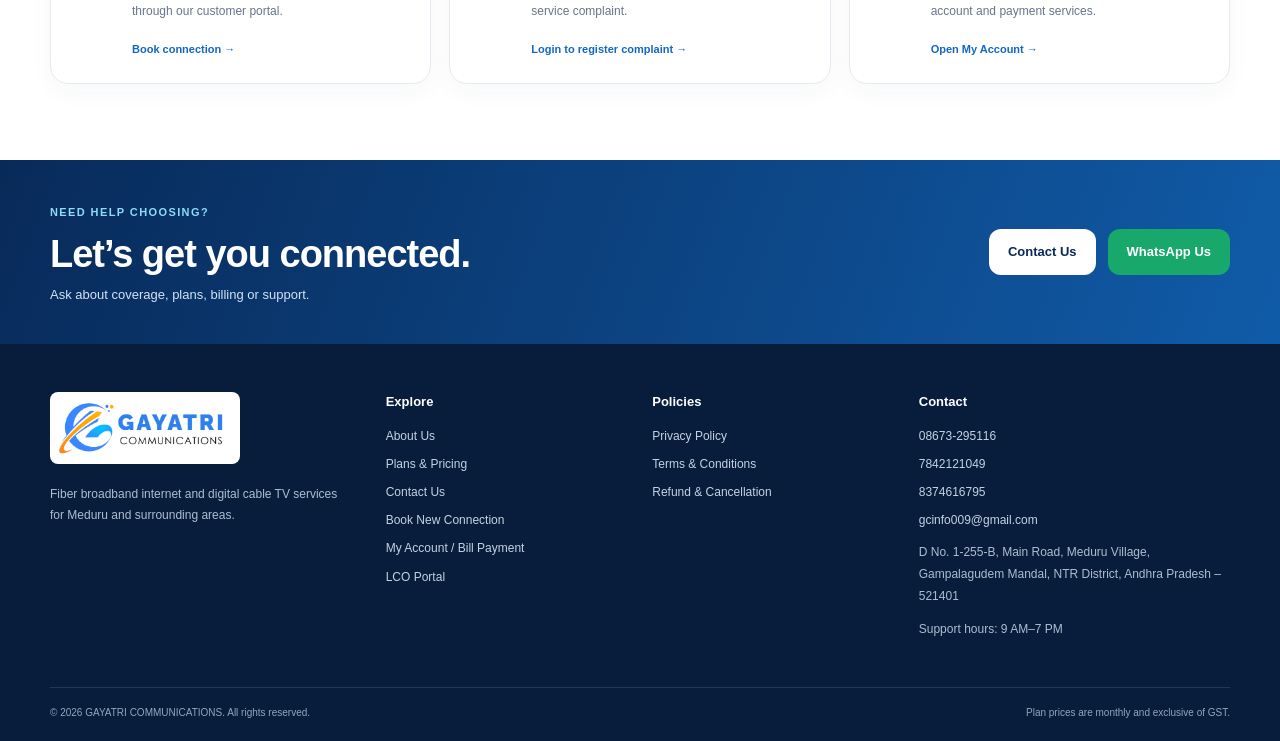
==== commit 588e8fd6: "Add files via upload" ====
--- a/index.html
+++ b/index.html
@@ -1,4 +1,4 @@
-<!doctype html><html lang="en"><head><meta charset="utf-8"><meta name="viewport" content="width=device-width,initial-scale=1"><meta name="description" content="Explore fiber broadband internet, digital cable TV, monthly plans, online payments and customer support from GAYATRI COMMUNICATIONS in Meduru, Andhra Pradesh."><meta name="theme-color" content="#092b5b"><title>GAYATRI COMMUNICATIONS | Fiber Internet & Digital Cable TV</title><link rel="icon" href="logo-small.png"><link rel="preload" as="image" href="hero-tech.webp" fetchpriority="high"><link rel="stylesheet" href="styles.css"></head><body><header class="site-header"><div class="header-inner"><a class="brand" href="index.html" aria-label="GAYATRI COMMUNICATIONS home"><img src="logo.png" alt="GAYATRI COMMUNICATIONS"></a><button class="menu-toggle" aria-label="Open navigation" aria-expanded="false">☰</button><nav class="site-nav" aria-label="Main navigation"><a href="index.html">Home</a><a href="about-us.html">About Us</a><a href="services.html">Plans</a><a href="contact-us.html">Contact</a><a href="https://myaccount.gcinfo.in" target="_blank" rel="noopener noreferrer">Online Payment</a><a href="https://sms.vdigital.co.in/login" target="_blank" rel="noopener noreferrer">LCO Portal</a></nav><a class="header-cta" href="https://myaccount.gcinfo.in" target="_blank" rel="noopener noreferrer">My Account <span>↗</span></a></div></header><main><section class="hero section-wrap"><div class="hero-copy"><span class="eyebrow"><i></i> LOCAL CONNECTIVITY. BETTER EXPERIENCES.</span><h1>Fast fiber internet.<br><span>More ways to connect.</span></h1><p class="hero-lead">Reliable broadband and digital cable TV services for your home and business, backed by local customer support.</p><div class="hero-buttons"><a class="btn btn-primary" href="services.html">Explore Plans <span>→</span></a><a class="btn btn-outline" href="https://myaccount.gcinfo.in/book-connection" target="_blank" rel="noopener noreferrer">Book New Connection</a></div><div class="hero-trust"><span>✓ Fiber broadband</span><span>✓ Cable TV combos</span><span>✓ Convenient online payments</span></div></div><div class="hero-visual"><img src="hero-tech.webp" alt="Modern router and digital entertainment representing broadband and cable TV" width="716" height="505" fetchpriority="high"><div class="visual-tag"><span class="signal-dot"></span><div><strong>Connected to what matters</strong><small>Internet &amp; Digital Cable TV</small></div></div></div></section>
+<!doctype html><html lang="en"><head><meta charset="utf-8"><meta name="viewport" content="width=device-width,initial-scale=1"><meta name="description" content="Explore fiber broadband internet, digital cable TV, monthly plans, online payments and customer support from GAYATRI COMMUNICATIONS in Meduru, Andhra Pradesh."><meta name="theme-color" content="#092b5b"><title>GAYATRI COMMUNICATIONS | Fiber Internet & Digital Cable TV</title><link rel="icon" href="logo-small.png"><link rel="preload" as="image" href="hero-tech.webp" fetchpriority="high"><link rel="stylesheet" href="styles.css"></head><body><header class="site-header"><div class="header-inner"><a class="brand" href="index.html" aria-label="GAYATRI COMMUNICATIONS home"><img src="logo.png" alt="GAYATRI COMMUNICATIONS"></a><button class="menu-toggle" aria-label="Open navigation" aria-expanded="false">☰</button><nav class="site-nav" aria-label="Main navigation"><a href="index.html">Home</a><a href="about-us.html">About Us</a><a href="services.html">Plans</a><a href="partners.html">Our Partners</a><a href="contact-us.html">Contact</a><a href="https://myaccount.gcinfo.in" target="_blank" rel="noopener noreferrer">Online Payment</a><a href="https://sms.vdigital.co.in/login" target="_blank" rel="noopener noreferrer">LCO Portal</a></nav><a class="header-cta" href="https://myaccount.gcinfo.in" target="_blank" rel="noopener noreferrer">My Account <span>↗</span></a></div></header><main><section class="hero section-wrap"><div class="hero-copy"><span class="eyebrow"><i></i> LOCAL CONNECTIVITY. BETTER EXPERIENCES.</span><h1>Fast fiber internet.<br><span>More ways to connect.</span></h1><p class="hero-lead">Reliable broadband and digital cable TV services for your home and business, backed by local customer support.</p><div class="hero-buttons"><a class="btn btn-primary" href="services.html">Explore Plans <span>→</span></a><a class="btn btn-outline" href="https://myaccount.gcinfo.in/book-connection" target="_blank" rel="noopener noreferrer">Book New Connection</a></div><div class="hero-trust"><span>✓ Fiber broadband</span><span>✓ Cable TV combos</span><span>✓ Convenient online payments</span></div></div><div class="hero-visual"><img src="hero-tech.webp" alt="Modern router and digital entertainment representing broadband and cable TV" width="716" height="505" fetchpriority="high"><div class="visual-tag"><span class="signal-dot"></span><div><strong>Connected to what matters</strong><small>Internet &amp; Digital Cable TV</small></div></div></div></section>
 <section class="benefit-band"><div class="section-wrap benefit-grid"><article><span class="benefit-icon">⌁</span><div><h3>Fiber Broadband</h3><p>Internet plans for everyday browsing, learning and work.</p></div></article><article><span class="benefit-icon">▣</span><div><h3>Digital Cable TV</h3><p>Entertainment options for your home.</p></div></article><article><span class="benefit-icon">₹</span><div><h3>Online Payments</h3><p>Access your customer account for payments and recharge.</p></div></article><article><span class="benefit-icon">♡</span><div><h3>Local Support</h3><p>Reach us for service and billing assistance.</p></div></article></div></section>
 <section class="section-wrap section-pad"><div class="section-heading"><div><span class="eyebrow">FIND YOUR PLAN</span><h2>Internet plans for your needs</h2><p>Choose broadband only or combine internet with digital cable TV.</p></div><a class="text-link" href="services.html">View all plans <span>→</span></a></div><div class="plan-preview-grid"><section class="plan-preview"><div class="preview-head"><span class="round-icon">⌁</span><div><h3>Internet Only</h3><p>Fiber broadband plans</p></div></div><div class="mini-plans"><div><span>Up to 20 Mbps</span><strong>₹599<small>/mo</small></strong></div><div><span>Up to 30 Mbps</span><strong>₹699<small>/mo</small></strong></div><div><span>Up to 50 Mbps</span><strong>₹849<small>/mo</small></strong></div></div><a class="btn btn-light" href="services.html#internet-plans">See Internet Plans →</a></section><section class="plan-preview combo-preview"><div class="preview-head"><span class="round-icon">▣</span><div><h3>Internet + Cable TV</h3><p>Connected entertainment</p></div></div><div class="mini-plans"><div><span>Up to 20 Mbps</span><strong>₹849<small>/mo</small></strong></div><div><span>Up to 30 Mbps</span><strong>₹949<small>/mo</small></strong></div><div><span>Up to 50 Mbps</span><strong>₹1,099<small>/mo</small></strong></div></div><a class="btn btn-light" href="services.html#combo-plans">See Combo Plans →</a></section></div><p class="pricing-disclaimer">All listed prices are monthly and exclusive of GST. Speeds are “up to” advertised speeds and actual performance may vary based on network conditions and other factors. Confirm availability for your location.</p></section>
 <section class="section-wrap quick-actions-section"><div class="section-heading"><div><span class="eyebrow">QUICK CUSTOMER ACCESS</span><h2>What would you like to do?</h2><p>Choose the right option to manage your service or get started.</p></div></div><div class="action-grid"><a class="action-card" href="https://myaccount.gcinfo.in/book-connection" target="_blank" rel="noopener noreferrer"><span class="action-icon">＋</span><div><h3>Book a New Connection</h3><p>Submit a request for a new internet connection through our customer portal.</p><strong>Book connection →</strong></div></a><a class="action-card" href="https://myaccount.gcinfo.in" target="_blank" rel="noopener noreferrer"><span class="action-icon">⌕</span><div><h3>Book a Complaint</h3><p>Log in to the Customer Portal and register your service complaint.</p><strong>Login to register complaint →</strong></div></a><a class="action-card" href="https://myaccount.gcinfo.in" target="_blank" rel="noopener noreferrer"><span class="action-icon">↗</span><div><h3>My Account &amp; Payments</h3><p>Open your customer account to access available account and payment services.</p><strong>Open My Account →</strong></div></a></div></section>
